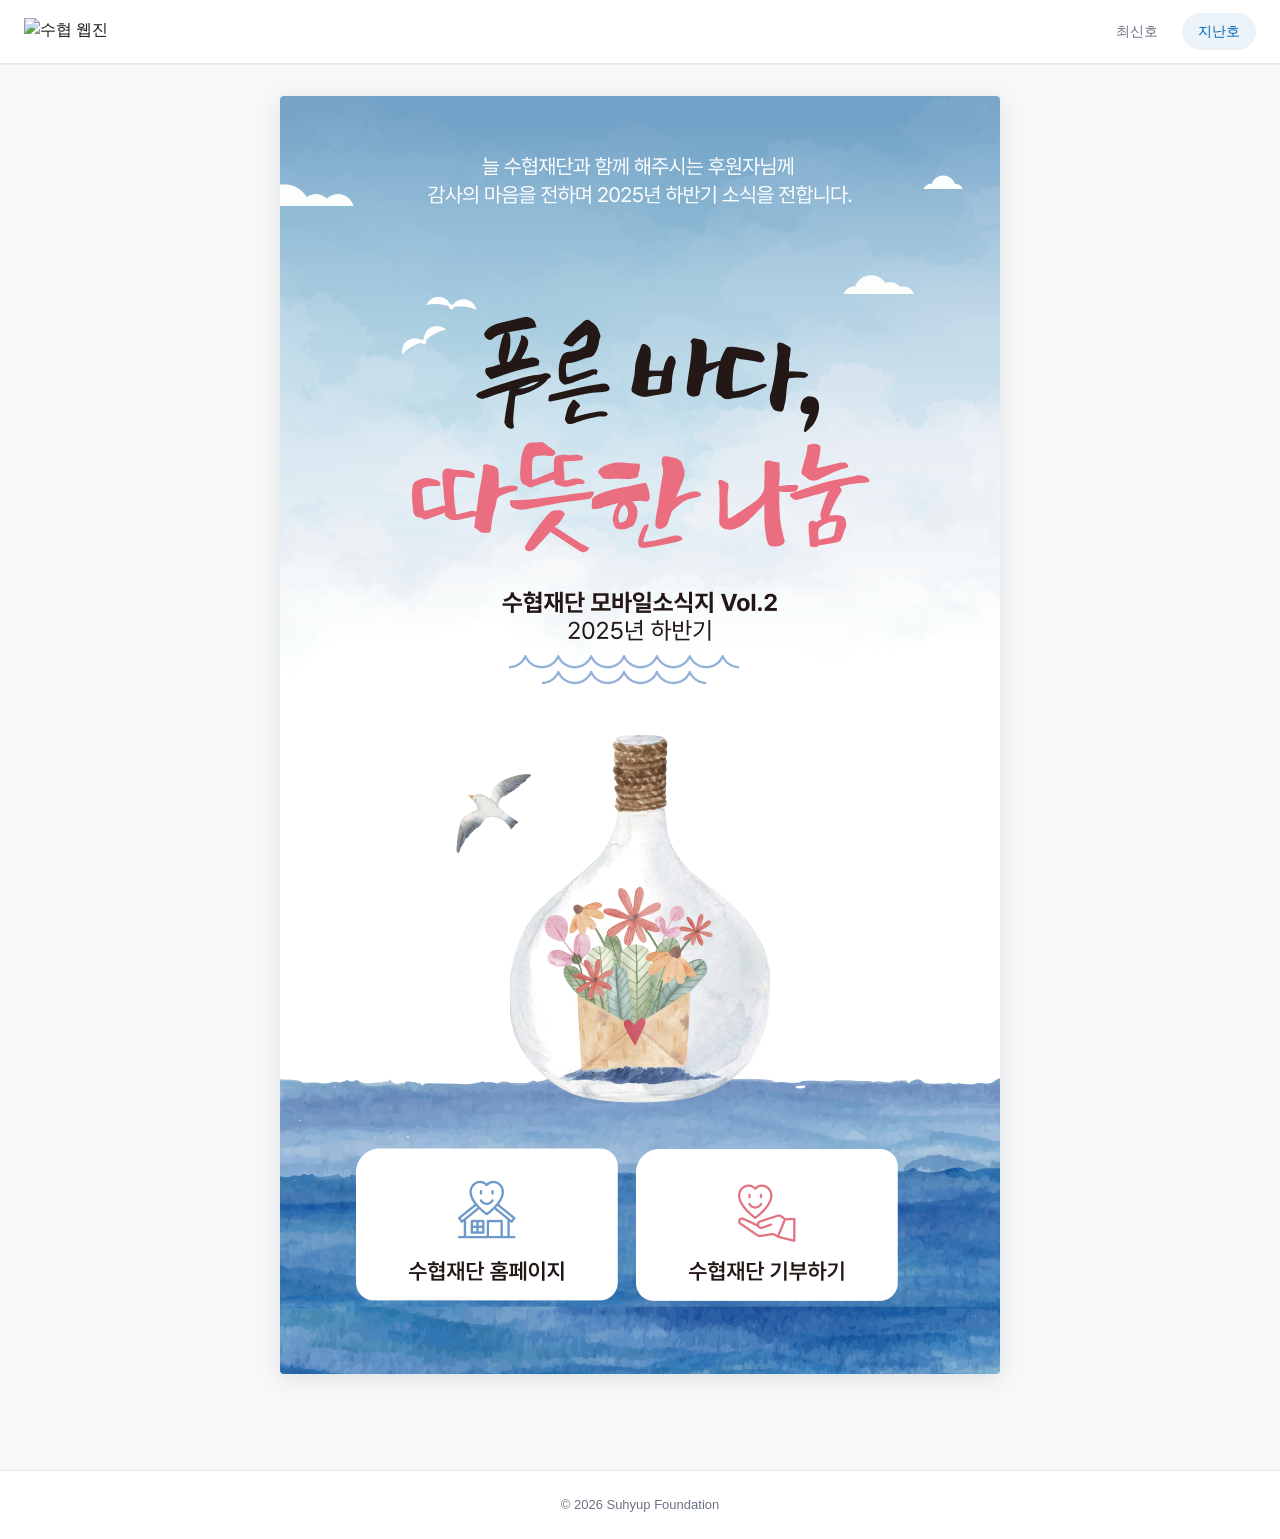
==== archive.html @ 2af37698 "Add files via upload" ====
<!DOCTYPE html>
<html lang="ko">

<head>
  <meta charset="UTF-8">
  <meta name="viewport" content="width=device-width, initial-scale=1">
  <title>지난호 — 수협 웹진</title>
  <link rel="stylesheet" href="css/reset.css">
  <link rel="stylesheet" href="css/style.css">
</head>

<body class="archive-page">

  <div class="wrapper">

    <header>
      <a href="index.html" class="logo">
        <img src="images/logo.svg" alt="수협 웹진">
      </a>
      <nav>
        <a href="index.html">최신호</a>
        <a href="archive.html" class="is-active">지난호</a>
      </nav>
    </header>

    <main>

      <section class="page cover archive-main">
        <div class="cover-media">
          <img src="images/cover_home.png" alt="수협재단 모바일소식지 Vol.2">
          <div class="cover-links">
            <a href="https://fecwf.or.kr/main/main.html" class="cover-link cover-link--home" target="_blank" rel="noopener noreferrer">
              <span class="visually-hidden">수협재단 홈페이지</span>
            </a>
            <a href="https://secure.donus.org/shfoundation/pay/step1" class="cover-link cover-link--donate" target="_blank" rel="noopener noreferrer">
              <span class="visually-hidden">수협재단 기부하기</span>
            </a>
          </div>
        </div>
      </section>

    </main>

    <footer>
      © 2026 Suhyup Foundation
    </footer>

  </div>

  <script src="js/main.js"></script>
</body>

</html>
---- css/style.css ----
:root {
  --color-bg: #f7f8fa;
  --color-surface: #ffffff;
  --color-text: #1a1a1a;
  --color-text-muted: #6b7280;
  --color-accent: #0066b3;
  --color-accent-hover: #004d88;
  --color-border: #e5e7eb;
  --header-height: 64px;
  --page-max-width: 960px;
  --shadow-header: 0 1px 0 rgba(0, 0, 0, 0.06);
  --font-sans: "Pretendard", "Apple SD Gothic Neo", "Noto Sans KR", sans-serif;
}

@font-face {
  font-family: "Pretendard";
  font-weight: 100 900;
  font-display: swap;
  src: local("Pretendard");
}

body {
  font-family: var(--font-sans);
  color: var(--color-text);
  background: var(--color-bg);
}

.wrapper {
  min-height: 100vh;
  display: flex;
  flex-direction: column;
}

/* Header */

header {
  position: sticky;
  top: 0;
  z-index: 100;
  display: flex;
  align-items: center;
  justify-content: space-between;
  height: var(--header-height);
  padding: 0 24px;
  background: rgba(255, 255, 255, 0.92);
  backdrop-filter: blur(12px);
  -webkit-backdrop-filter: blur(12px);
  border-bottom: 1px solid var(--color-border);
  box-shadow: var(--shadow-header);
  transition: transform 0.3s ease, box-shadow 0.3s ease;
}

header.is-hidden {
  transform: translateY(-100%);
}

.logo img {
  height: 28px;
  width: auto;
}

nav {
  display: flex;
  gap: 8px;
}

nav a {
  padding: 8px 16px;
  font-size: 0.875rem;
  font-weight: 500;
  color: var(--color-text-muted);
  border-radius: 999px;
  transition: color 0.2s, background 0.2s;
}

nav a:hover,
nav a.is-active {
  color: var(--color-accent);
  background: rgba(0, 102, 179, 0.08);
}

/* Main (default vertical layout) */

main {
  flex: 1;
  width: 100%;
  max-width: var(--page-max-width);
  margin: 0 auto;
  padding: 32px 16px 64px;
}

.page {
  margin-bottom: 24px;
  background: var(--color-surface);
  border-radius: 4px;
  overflow: hidden;
  box-shadow: 0 2px 16px rgba(0, 0, 0, 0.06);
}

.page img {
  width: 100%;
  height: auto;
  vertical-align: top;
}

.page.cover {
  max-width: 720px;
  margin-left: auto;
  margin-right: auto;
  margin-bottom: 32px;
  box-shadow: 0 4px 24px rgba(0, 0, 0, 0.1);
}

.cover-media {
  position: relative;
}

.cover-links {
  position: absolute;
  inset: 0;
}

.cover-link {
  position: absolute;
  bottom: 3.2%;
  height: 7.8%;
  width: 42%;
  border-radius: 999px;
}

.cover-link--home {
  left: 5.5%;
}

.cover-link--donate {
  right: 5.5%;
}

.cover-link:focus-visible {
  outline: 2px solid #fff;
  outline-offset: 2px;
}

.visually-hidden {
  position: absolute;
  width: 1px;
  height: 1px;
  padding: 0;
  margin: -1px;
  overflow: hidden;
  clip: rect(0, 0, 0, 0);
  white-space: nowrap;
  border: 0;
}

/* Horizontal webzine reader */

.webzine-reader {
  overflow: hidden;
  height: 100vh;
  height: 100dvh;
}

.webzine-reader .wrapper {
  height: 100%;
  min-height: 0;
}

.webzine-reader header {
  position: relative;
  flex-shrink: 0;
}

.webzine-reader main.webzine-track {
  flex: 1;
  display: flex;
  flex-direction: row;
  overflow-x: auto;
  overflow-y: hidden;
  scroll-snap-type: x mandatory;
  scroll-behavior: smooth;
  -webkit-overflow-scrolling: touch;
  max-width: none;
  margin: 0;
  padding: 0;
  scrollbar-width: none;
}

.webzine-reader main.webzine-track::-webkit-scrollbar {
  display: none;
}

.webzine-reader .page {
  flex: 0 0 100%;
  width: 100%;
  height: 100%;
  min-height: 0;
  margin: 0;
  padding: 0;
  border-radius: 0;
  box-shadow: none;
  scroll-snap-align: start;
  scroll-snap-stop: always;
  display: grid;
  grid-template-rows: auto 1fr auto;
  row-gap: 0;
  justify-items: center;
  align-items: start;
  background: var(--color-bg);
}

.webzine-reader .page-header {
  grid-row: 1;
  width: 100%;
  max-width: 100%;
  height: auto;
}

.webzine-reader .page-main {
  grid-row: 2;
  width: 100%;
  max-width: 100%;
  min-height: 0;
  min-width: 0;
}

.webzine-reader .page > img.page-main {
  height: 100%;
  max-height: 100%;
  object-fit: contain;
}

.webzine-reader .page-footer {
  grid-row: 3;
  align-self: end;
  width: 100%;
  max-width: 100%;
  height: auto;
}

.webzine-reader .page.cover {
  max-width: none;
  margin: 0;
  box-shadow: none;
}

.webzine-reader .cover-media {
  max-width: 100%;
  height: 100%;
  width: 100%;
}

.webzine-reader .cover-media > img {
  width: 100%;
  height: auto;
  max-height: 100%;
  object-fit: contain;
}

.webzine-reader .page.page-end {
  background: var(--color-surface);
}

.webzine-reader .archive-link__inner {
  text-align: center;
  padding: 48px 32px;
}

.webzine-reader .archive-link__inner h2 {
  font-size: 1.25rem;
  font-weight: 600;
  margin-bottom: 16px;
  letter-spacing: -0.02em;
}

.webzine-reader .archive-link__inner a {
  display: inline-flex;
  align-items: center;
  gap: 4px;
  padding: 12px 24px;
  font-size: 0.9375rem;
  font-weight: 500;
  color: #fff;
  background: var(--color-accent);
  border-radius: 999px;
  transition: background 0.2s, transform 0.15s;
}

.webzine-reader .archive-link__inner a:hover {
  background: var(--color-accent-hover);
  transform: translateY(-1px);
}

.page-indicator {
  position: fixed;
  bottom: 20px;
  left: 50%;
  transform: translateX(-50%);
  z-index: 90;
  display: flex;
  align-items: center;
  gap: 2px;
  padding: 6px 14px;
  font-size: 0.8125rem;
  font-weight: 500;
  color: var(--color-text-muted);
  background: rgba(255, 255, 255, 0.9);
  border: 1px solid var(--color-border);
  border-radius: 999px;
  box-shadow: 0 2px 12px rgba(0, 0, 0, 0.08);
  pointer-events: none;
}

.scroll-hint {
  position: fixed;
  bottom: 56px;
  left: 50%;
  transform: translateX(-50%);
  z-index: 90;
  font-size: 0.75rem;
  color: var(--color-text-muted);
  opacity: 0.7;
  pointer-events: none;
  transition: opacity 0.4s ease;
}

.scroll-hint.is-hidden {
  opacity: 0;
}

/* Archive link section (vertical pages) */

.archive-link {
  margin-top: 48px;
  padding: 48px 32px;
  text-align: center;
  background: var(--color-surface);
  border-radius: 8px;
  border: 1px solid var(--color-border);
}

.archive-link h2 {
  font-size: 1.25rem;
  font-weight: 600;
  margin-bottom: 16px;
  letter-spacing: -0.02em;
}

.archive-link a {
  display: inline-flex;
  align-items: center;
  gap: 4px;
  padding: 12px 24px;
  font-size: 0.9375rem;
  font-weight: 500;
  color: #fff;
  background: var(--color-accent);
  border-radius: 999px;
  transition: background 0.2s, transform 0.15s;
}

.archive-link a:hover {
  background: var(--color-accent-hover);
  transform: translateY(-1px);
}

/* Footer */

footer {
  padding: 24px;
  text-align: center;
  font-size: 0.8125rem;
  color: var(--color-text-muted);
  border-top: 1px solid var(--color-border);
  background: var(--color-surface);
}

/* Archive page */

.archive-page main {
  padding-top: 32px;
}

.archive-main {
  margin-bottom: 48px;
}

.archive-header {
  margin-bottom: 40px;
  text-align: center;
}

.archive-header h1 {
  font-size: 1.75rem;
  font-weight: 700;
  letter-spacing: -0.03em;
  margin-bottom: 8px;
}

.archive-header p {
  font-size: 0.9375rem;
  color: var(--color-text-muted);
}

.issue-list {
  display: grid;
  grid-template-columns: repeat(auto-fill, minmax(260px, 1fr));
  gap: 24px;
}

.issue-card {
  display: block;
  background: var(--color-surface);
  border-radius: 8px;
  overflow: hidden;
  border: 1px solid var(--color-border);
  box-shadow: 0 2px 12px rgba(0, 0, 0, 0.04);
  transition: transform 0.2s, box-shadow 0.2s;
}

.issue-card:hover {
  transform: translateY(-4px);
  box-shadow: 0 8px 24px rgba(0, 0, 0, 0.1);
}

.issue-card__cover {
  aspect-ratio: 3 / 4;
  background: linear-gradient(145deg, #e8f4fc 0%, #cce5f5 100%);
  overflow: hidden;
}

.issue-card__cover img {
  width: 100%;
  height: 100%;
  object-fit: cover;
}

.issue-card__info {
  padding: 16px 20px 20px;
}

.issue-card__info h3 {
  font-size: 1rem;
  font-weight: 600;
  margin-bottom: 4px;
  letter-spacing: -0.02em;
}

.issue-card__info time {
  font-size: 0.8125rem;
  color: var(--color-text-muted);
}

.back-link {
  display: inline-flex;
  align-items: center;
  gap: 6px;
  margin-bottom: 32px;
  font-size: 0.875rem;
  font-weight: 500;
  color: var(--color-text-muted);
  transition: color 0.2s;
}

.back-link:hover {
  color: var(--color-accent);
}

/* Responsive */

@media (max-width: 640px) {
  :root {
    --header-height: 56px;
  }

  header {
    padding: 0 16px;
  }

  .logo img {
    height: 24px;
  }

  nav a {
    padding: 6px 12px;
    font-size: 0.8125rem;
  }

  main {
    padding: 16px 12px 48px;
  }

  .page {
    margin-bottom: 12px;
    border-radius: 2px;
  }

  .archive-link {
    margin-top: 32px;
    padding: 32px 20px;
  }

  .webzine-reader .page {
    padding: 0;
  }

  .page-indicator {
    bottom: 12px;
    font-size: 0.75rem;
  }

  .scroll-hint {
    bottom: 44px;
    font-size: 0.6875rem;
  }
}
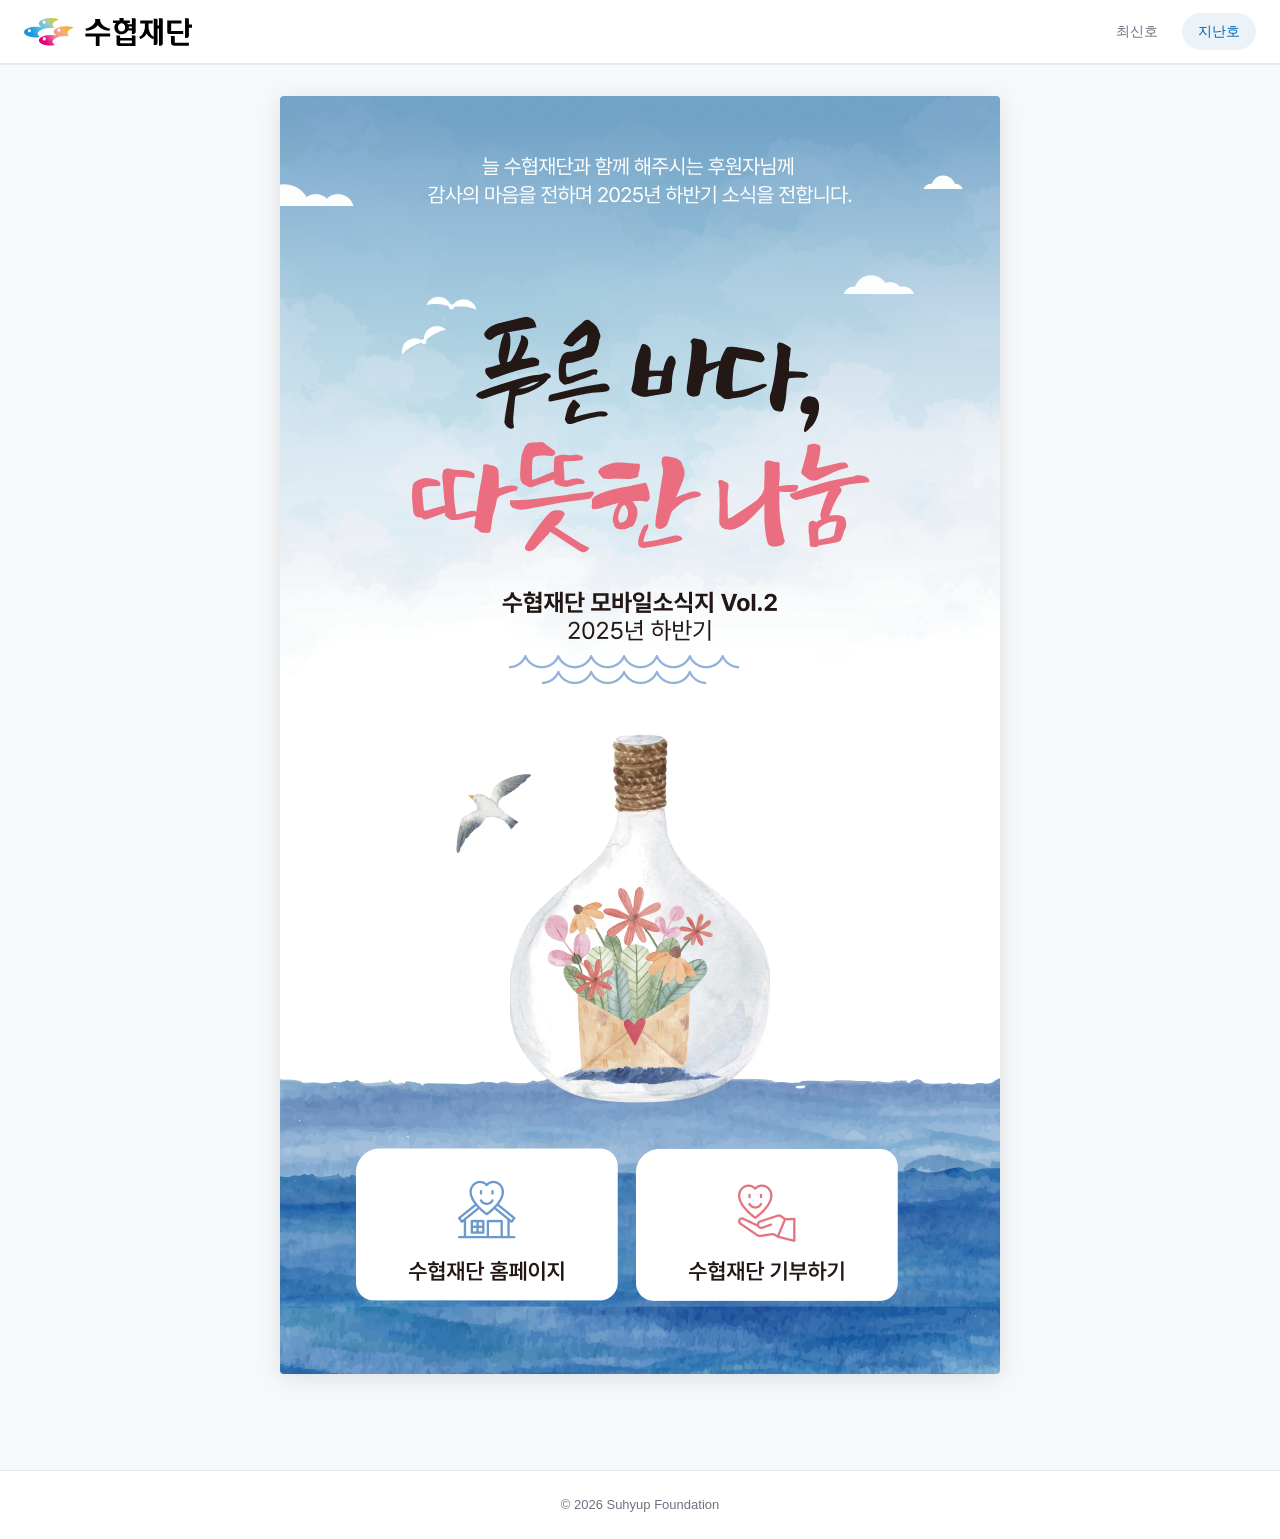
==== commit 8bd3de52: "Add files via upload" ====
--- a/archive.html
+++ b/archive.html
@@ -15,7 +15,7 @@
 
     <header>
       <a href="index.html" class="logo">
-        <img src="images/logo.svg" alt="수협 웹진">
+        <img src="images/suhyup_logo.svg" alt="수협 웹진">
       </a>
       <nav>
         <a href="index.html">최신호</a>
--- a/css/style.css
+++ b/css/style.css
@@ -201,38 +201,37 @@
   box-shadow: none;
   scroll-snap-align: start;
   scroll-snap-stop: always;
-  display: grid;
-  grid-template-rows: auto 1fr auto;
-  row-gap: 0;
-  justify-items: center;
-  align-items: start;
+  display: flex;
+  flex-direction: column;
+  align-items: center;
+  overflow-y: auto;
+  overflow-x: hidden;
+  -webkit-overflow-scrolling: touch;
   background: var(--color-bg);
 }
 
 .webzine-reader .page-header {
-  grid-row: 1;
+  flex: 0 0 auto;
+  position: sticky;
+  top: 0;
+  z-index: 1;
   width: 100%;
   max-width: 100%;
   height: auto;
 }
 
 .webzine-reader .page-main {
-  grid-row: 2;
+  flex: 0 0 auto;
   width: 100%;
   max-width: 100%;
-  min-height: 0;
-  min-width: 0;
 }
 
 .webzine-reader .page > img.page-main {
-  height: 100%;
-  max-height: 100%;
-  object-fit: contain;
+  height: auto;
 }
 
 .webzine-reader .page-footer {
-  grid-row: 3;
-  align-self: end;
+  flex: 0 0 auto;
   width: 100%;
   max-width: 100%;
   height: auto;
@@ -246,15 +245,12 @@
 
 .webzine-reader .cover-media {
   max-width: 100%;
-  height: 100%;
   width: 100%;
 }
 
 .webzine-reader .cover-media > img {
   width: 100%;
   height: auto;
-  max-height: 100%;
-  object-fit: contain;
 }
 
 .webzine-reader .page.page-end {
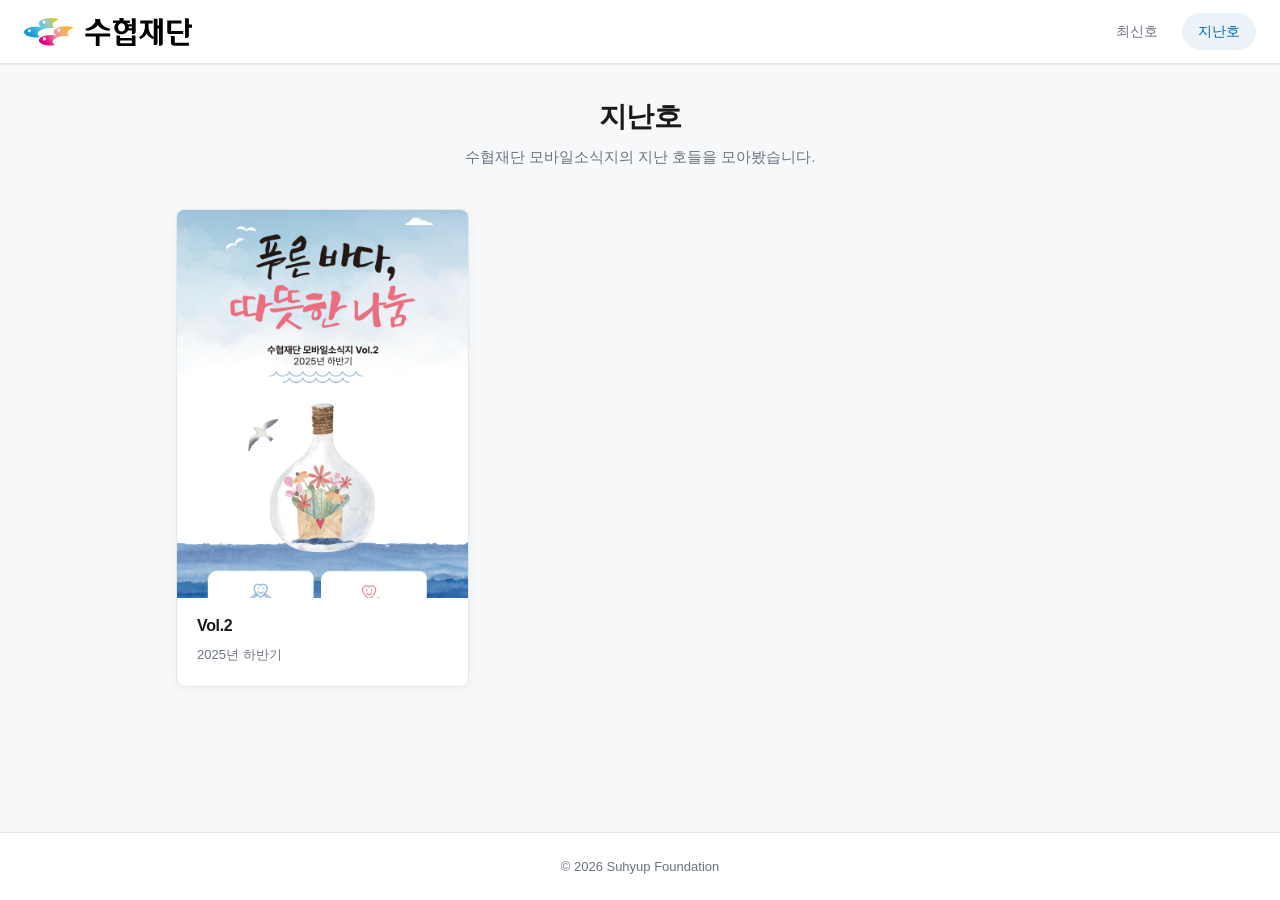
==== commit 60d5a030: "Add files via upload" ====
--- a/archive.html
+++ b/archive.html
@@ -6,7 +6,7 @@
   <meta name="viewport" content="width=device-width, initial-scale=1">
   <title>지난호 — 수협 웹진</title>
   <link rel="stylesheet" href="css/reset.css">
-  <link rel="stylesheet" href="css/style.css">
+  <link rel="stylesheet" href="css/style.css?v=10">
 </head>
 
 <body class="archive-page">
@@ -25,19 +25,22 @@
 
     <main>
 
-      <section class="page cover archive-main">
-        <div class="cover-media">
-          <img src="images/cover_home.png" alt="수협재단 모바일소식지 Vol.2">
-          <div class="cover-links">
-            <a href="https://fecwf.or.kr/main/main.html" class="cover-link cover-link--home" target="_blank" rel="noopener noreferrer">
-              <span class="visually-hidden">수협재단 홈페이지</span>
-            </a>
-            <a href="https://secure.donus.org/shfoundation/pay/step1" class="cover-link cover-link--donate" target="_blank" rel="noopener noreferrer">
-              <span class="visually-hidden">수협재단 기부하기</span>
-            </a>
+      <div class="archive-header">
+        <h1>지난호</h1>
+        <p>수협재단 모바일소식지의 지난 호들을 모아봤습니다.</p>
+      </div>
+
+      <div class="issue-list">
+        <a href="vol2.html" class="issue-card">
+          <div class="issue-card__cover">
+            <img src="images/cover_home.jpg" alt="수협재단 모바일소식지 Vol.2">
           </div>
-        </div>
-      </section>
+          <div class="issue-card__info">
+            <h3>Vol.2</h3>
+            <time>2025년 하반기</time>
+          </div>
+        </a>
+      </div>
 
     </main>
 
@@ -47,7 +50,7 @@
 
   </div>
 
-  <script src="js/main.js"></script>
+  <script src="js/main.js?v=6"></script>
 </body>
 
 </html>
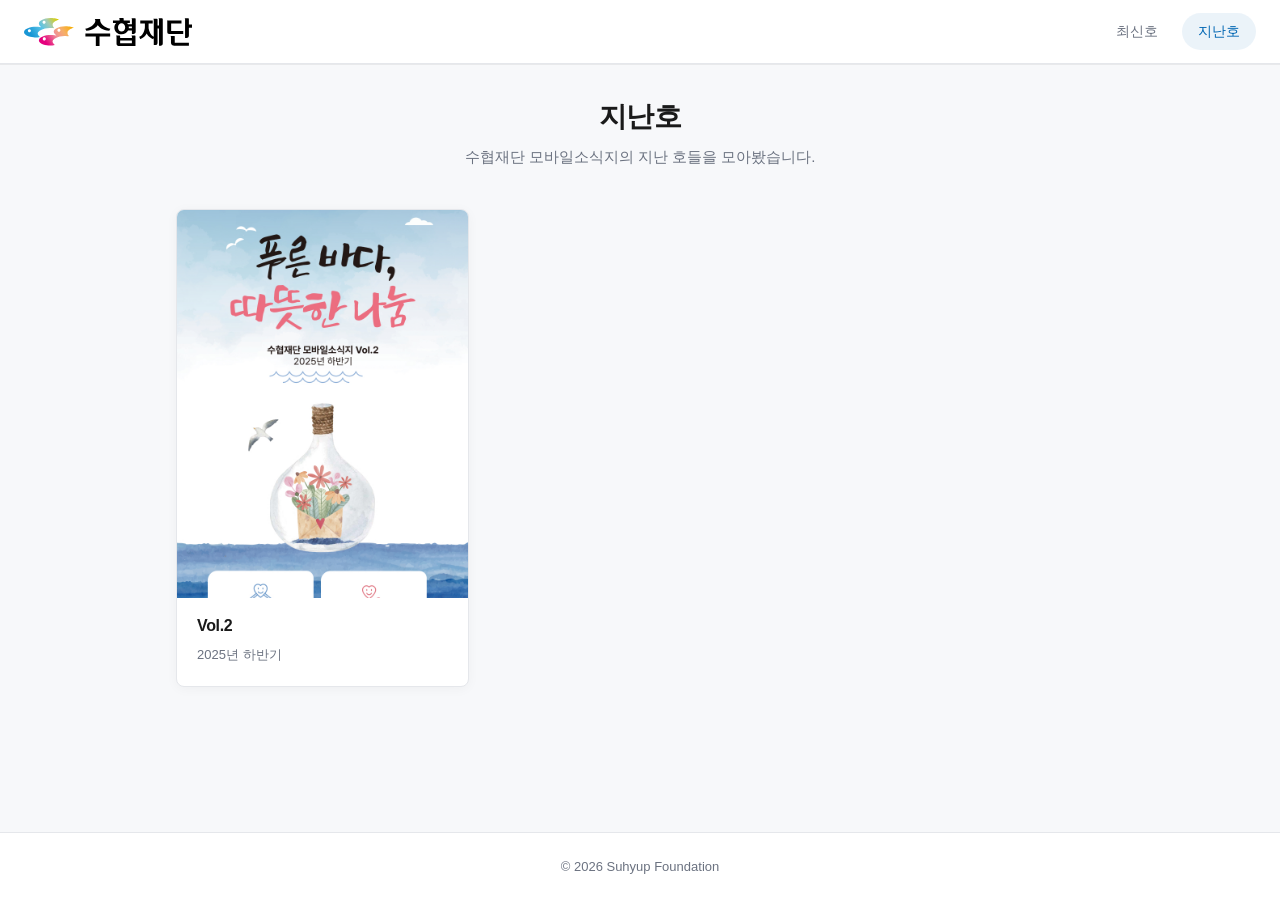
==== commit d7ade93c: "Add files via upload" ====
--- a/archive.html
+++ b/archive.html
@@ -6,7 +6,7 @@
   <meta name="viewport" content="width=device-width, initial-scale=1">
   <title>지난호 — 수협 웹진</title>
   <link rel="stylesheet" href="css/reset.css">
-  <link rel="stylesheet" href="css/style.css?v=10">
+  <link rel="stylesheet" href="css/style.css?v=13">
 </head>
 
 <body class="archive-page">
@@ -50,7 +50,7 @@
 
   </div>
 
-  <script src="js/main.js?v=6"></script>
+  <script src="js/main.js?v=7"></script>
 </body>
 
 </html>
--- a/css/style.css
+++ b/css/style.css
@@ -122,18 +122,18 @@
 
 .cover-link {
   position: absolute;
-  bottom: 3.2%;
-  height: 7.8%;
-  width: 42%;
-  border-radius: 999px;
+  bottom: 5.87%;
+  height: 11.74%;
+  width: 36.11%;
+  border-radius: 16px;
 }
 
 .cover-link--home {
-  left: 5.5%;
+  left: 10.56%;
 }
 
 .cover-link--donate {
-  right: 5.5%;
+  right: 14.44%;
 }
 
 .cover-link:focus-visible {
@@ -180,6 +180,7 @@
   scroll-snap-type: x mandatory;
   scroll-behavior: smooth;
   -webkit-overflow-scrolling: touch;
+  touch-action: pan-x;
   max-width: none;
   margin: 0;
   padding: 0;
@@ -207,6 +208,7 @@
   overflow-y: auto;
   overflow-x: hidden;
   -webkit-overflow-scrolling: touch;
+  touch-action: pan-y;
   background: var(--color-bg);
 }
 
@@ -228,6 +230,72 @@
 
 .webzine-reader .page > img.page-main {
   height: auto;
+}
+
+.webzine-reader .media-embed {
+  position: relative;
+  width: 100%;
+  aspect-ratio: 720 / 3928;
+}
+
+.webzine-reader .media-embed > img {
+  display: block;
+  width: 100%;
+  height: auto;
+}
+
+.webzine-reader .media-embed__frame {
+  position: absolute;
+  left: 8.75%;
+  top: 3.691%;
+  width: 82.917%;
+  height: 8.019%;
+  border-radius: 2.7% / 5.1%;
+  overflow: hidden;
+}
+
+.webzine-reader .media-embed__frame iframe {
+  display: block;
+  width: 100%;
+  height: 100%;
+  border: 0;
+}
+
+.webzine-reader .page-link {
+  position: absolute;
+  display: block;
+}
+
+.webzine-reader .title-frame {
+  position: relative;
+  width: 100%;
+}
+
+.webzine-reader .title-frame__bg {
+  display: block;
+  width: 100%;
+  height: auto;
+}
+
+.webzine-reader .page-title {
+  position: absolute;
+  height: auto;
+  opacity: 0;
+  transform: translateY(18px);
+  transition: opacity 0.7s ease, transform 0.7s ease;
+}
+
+.webzine-reader .page.is-active .page-title {
+  opacity: 1;
+  transform: translateY(0);
+}
+
+@media (prefers-reduced-motion: reduce) {
+  .webzine-reader .page-title {
+    transition: none;
+    opacity: 1;
+    transform: none;
+  }
 }
 
 .webzine-reader .page-footer {
@@ -285,6 +353,161 @@
 .webzine-reader .archive-link__inner a:hover {
   background: var(--color-accent-hover);
   transform: translateY(-1px);
+}
+
+.toc-trigger {
+  position: fixed;
+  top: calc(var(--header-height) + 2.9167vw);
+  left: 6.25vw;
+  width: 6.81vw;
+  height: 6.806vw;
+  z-index: 96;
+  padding: 0;
+  border: none;
+  background: transparent;
+  cursor: pointer;
+}
+
+.toc-overlay {
+  position: fixed;
+  inset: 0;
+  z-index: 200;
+  background: rgba(15, 23, 42, 0.55);
+  display: none;
+  align-items: flex-start;
+  justify-content: center;
+  padding: 24px 16px;
+  overflow-y: auto;
+}
+
+.toc-overlay.is-open {
+  display: flex;
+}
+
+.toc-panel {
+  background: var(--color-surface);
+  border-radius: 16px;
+  max-width: 520px;
+  width: 100%;
+  padding: 20px;
+  box-shadow: 0 20px 60px rgba(0, 0, 0, 0.25);
+}
+
+.toc-panel__header {
+  display: flex;
+  align-items: center;
+  justify-content: space-between;
+  margin-bottom: 16px;
+}
+
+.toc-panel__header h2 {
+  font-size: 1.0625rem;
+  font-weight: 700;
+  letter-spacing: -0.02em;
+}
+
+.toc-close {
+  border: none;
+  background: none;
+  font-size: 1.5rem;
+  line-height: 1;
+  cursor: pointer;
+  padding: 4px 10px;
+  color: var(--color-text-muted);
+  border-radius: 999px;
+  transition: background 0.15s;
+}
+
+.toc-close:hover {
+  background: var(--color-bg);
+}
+
+.toc-grid {
+  display: grid;
+  grid-template-columns: repeat(3, 1fr);
+  gap: 10px;
+}
+
+.toc-item {
+  position: relative;
+  border: 1px solid var(--color-border);
+  border-radius: 10px;
+  overflow: hidden;
+  padding: 0;
+  cursor: pointer;
+  background: var(--color-bg);
+  aspect-ratio: 720 / 960;
+  transition: transform 0.15s, box-shadow 0.15s;
+}
+
+.toc-item:hover {
+  transform: translateY(-2px);
+  box-shadow: 0 6px 16px rgba(0, 0, 0, 0.12);
+}
+
+.toc-item__bg {
+  position: absolute;
+  inset: 0;
+  width: 100%;
+  height: 100%;
+  object-fit: cover;
+  object-position: top;
+  display: block;
+}
+
+.toc-item__title {
+  position: absolute;
+  height: auto;
+  pointer-events: none;
+}
+
+.toc-item__num {
+  position: absolute;
+  top: 6px;
+  left: 6px;
+  z-index: 2;
+  background: rgba(0, 0, 0, 0.6);
+  color: #fff;
+  font-size: 0.6875rem;
+  font-weight: 700;
+  padding: 2px 7px;
+  border-radius: 999px;
+}
+
+.page-nav {
+  display: none;
+  position: fixed;
+  top: 50%;
+  transform: translateY(-50%);
+  z-index: 95;
+  width: 40px;
+  height: 40px;
+  padding: 0;
+  border: none;
+  background: none;
+  cursor: pointer;
+}
+
+.webzine-reader .page-nav {
+  display: block;
+}
+
+.page-nav img {
+  display: block;
+  width: 100%;
+  height: 100%;
+}
+
+.page-nav--prev {
+  left: 12px;
+}
+
+.page-nav--next {
+  right: 12px;
+}
+
+.page-nav:disabled {
+  display: none;
 }
 
 .page-indicator {
@@ -505,6 +728,15 @@
     font-size: 0.75rem;
   }
 
+  .toc-panel {
+    padding: 16px;
+  }
+
+  .toc-grid {
+    grid-template-columns: repeat(3, 1fr);
+    gap: 8px;
+  }
+
   .scroll-hint {
     bottom: 44px;
     font-size: 0.6875rem;
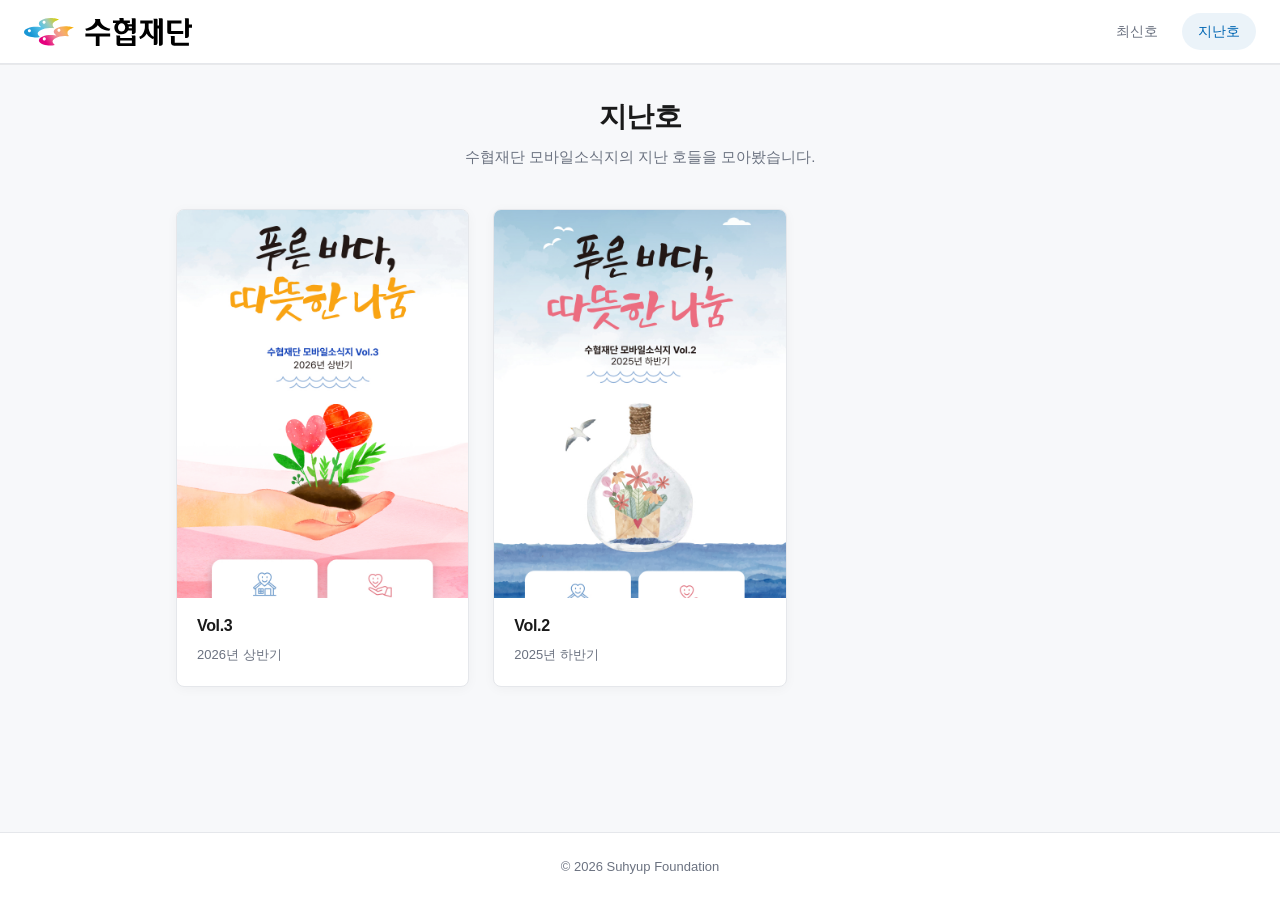
==== commit fde91b31: "Add files via upload" ====
--- a/archive.html
+++ b/archive.html
@@ -31,6 +31,15 @@
       </div>
 
       <div class="issue-list">
+        <a href="vol3.html" class="issue-card">
+          <div class="issue-card__cover">
+            <img src="images/2026_H1/cover_home_vol3.jpg" alt="수협재단 모바일소식지 Vol.3">
+          </div>
+          <div class="issue-card__info">
+            <h3>Vol.3</h3>
+            <time>2026년 상반기</time>
+          </div>
+        </a>
         <a href="vol2.html" class="issue-card">
           <div class="issue-card__cover">
             <img src="images/cover_home.jpg" alt="수협재단 모바일소식지 Vol.2">
--- a/css/style.css
+++ b/css/style.css
@@ -164,6 +164,8 @@
 .webzine-reader .wrapper {
   height: 100%;
   min-height: 0;
+  position: relative;
+  container-type: inline-size;
 }
 
 .webzine-reader header {
@@ -356,11 +358,11 @@
 }
 
 .toc-trigger {
-  position: fixed;
-  top: calc(var(--header-height) + 2.9167vw);
-  left: 6.25vw;
-  width: 6.81vw;
-  height: 6.806vw;
+  position: absolute;
+  top: calc(var(--header-height) + 2.9167cqw);
+  left: 6.25cqw;
+  width: 6.81cqw;
+  height: 6.806cqw;
   z-index: 96;
   padding: 0;
   border: none;
@@ -369,7 +371,7 @@
 }
 
 .toc-overlay {
-  position: fixed;
+  position: absolute;
   inset: 0;
   z-index: 200;
   background: rgba(15, 23, 42, 0.55);
@@ -476,7 +478,7 @@
 
 .page-nav {
   display: none;
-  position: fixed;
+  position: absolute;
   top: 50%;
   transform: translateY(-50%);
   z-index: 95;
@@ -511,7 +513,7 @@
 }
 
 .page-indicator {
-  position: fixed;
+  position: absolute;
   bottom: 20px;
   left: 50%;
   transform: translateX(-50%);
@@ -531,7 +533,7 @@
 }
 
 .scroll-hint {
-  position: fixed;
+  position: absolute;
   bottom: 56px;
   left: 50%;
   transform: translateX(-50%);
@@ -545,6 +547,21 @@
 
 .scroll-hint.is-hidden {
   opacity: 0;
+}
+
+/* Desktop app-frame: center the mobile card with a neutral backdrop */
+
+@media (min-width: 641px) {
+  body.webzine-reader {
+    background: #e5e7eb;
+  }
+
+  .webzine-reader .wrapper {
+    width: 430px;
+    max-width: 430px;
+    margin: 0 auto;
+    box-shadow: 0 0 0 1px rgba(0, 0, 0, 0.06), 0 20px 60px rgba(0, 0, 0, 0.18);
+  }
 }
 
 /* Archive link section (vertical pages) */
